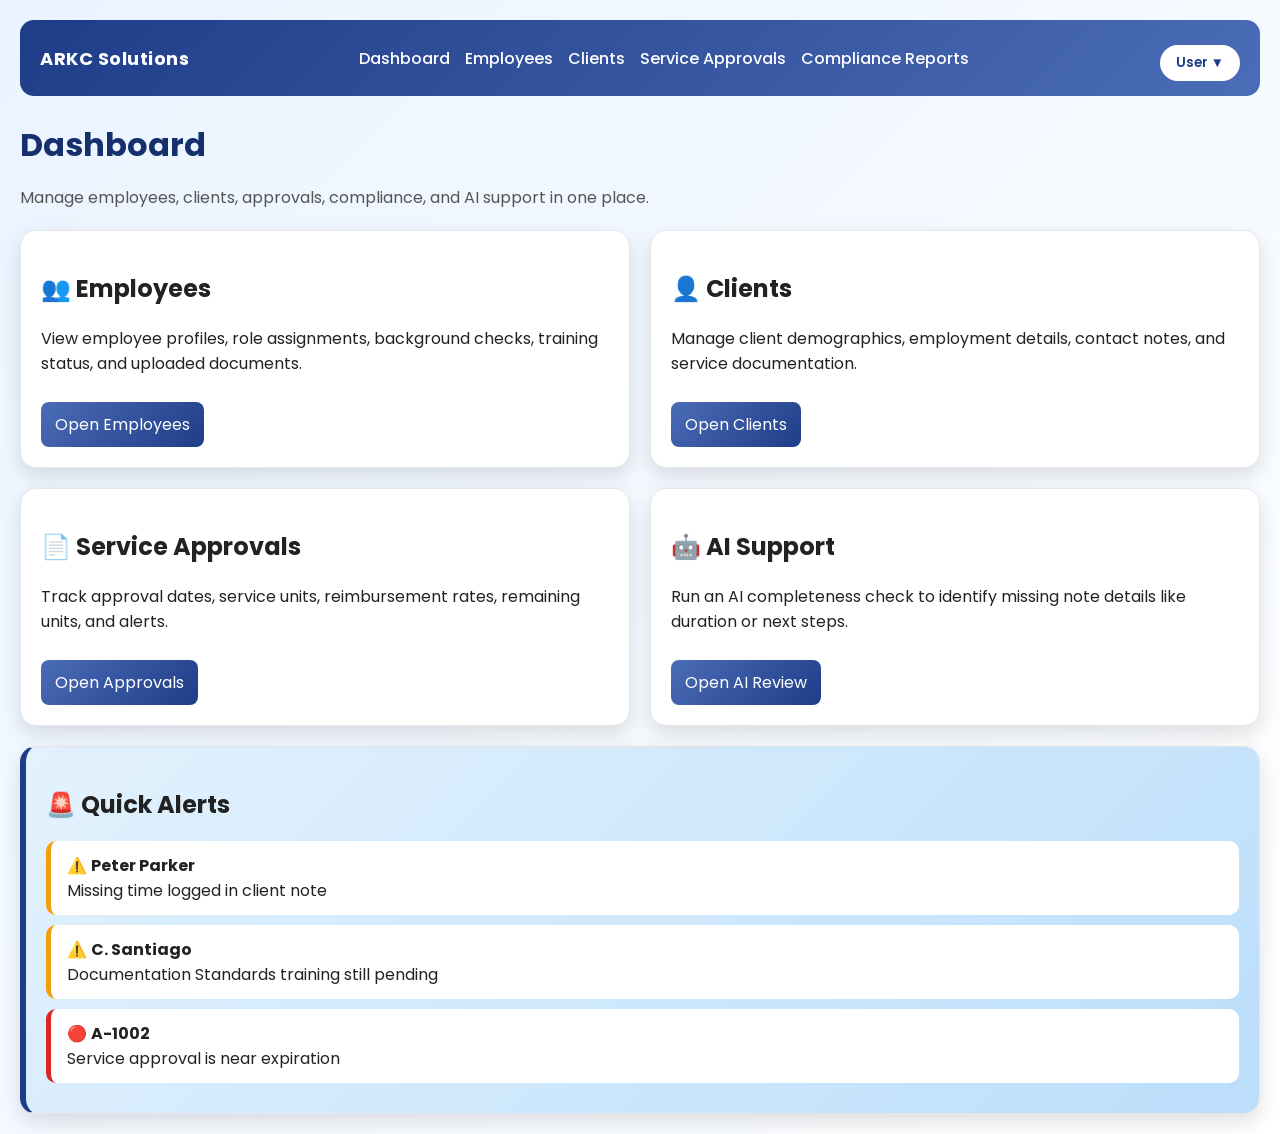
==== index.html @ 8777c8d3 "Capstone Project - Prototype Design" ====
<!DOCTYPE html>
<html lang="en">
<head>
  <meta charset="UTF-8">
  <title>Dashboard - ARKC Solutions</title>
  <link rel="stylesheet" href="style.css">
</head>
<body>

<div class="topbar">
  <strong class="logo">ARKC Solutions</strong>

  <div class="topnav">
    <a href="index.html">Dashboard</a>
    <a href="employees.html">Employees</a>
    <a href="clients.html">Clients</a>
    <a href="authorizations.html">Service Approvals</a>
    <a href="reports.html">Compliance Reports</a>
  </div>

  <div class="user-menu">
    <div class="dropdown">
      <button class="user-button" onclick="toggleDropdown()">
        <span id="userButtonName">User</span> ▼
      </button>

      <div id="dropdownMenu" class="dropdown-content">
        <a href="employees.html">Profile</a>
        <a href="#">Settings</a>
        <a href="#" onclick="logout()">Logout</a>
      </div>
    </div>
  </div>
</div>

  <h1 class="page-title">Dashboard</h1>
  <p class="subtitle">Manage employees, clients, approvals, compliance, and AI support in one place.</p>

  <div class="dashboard-grid">
    <div class="card">
      <h2>👥 Employees</h2>
      <p>View employee profiles, role assignments, background checks, training status, and uploaded documents.</p>
      <a class="button-link" href="employees.html">Open Employees</a>
    </div>

    <div class="card">
      <h2>👤 Clients</h2>
      <p>Manage client demographics, employment details, contact notes, and service documentation.</p>
      <a class="button-link" href="clients.html">Open Clients</a>
    </div>

    <div class="card">
      <h2>📄 Service Approvals</h2>
      <p>Track approval dates, service units, reimbursement rates, remaining units, and alerts.</p>
      <a class="button-link" href="authorizations.html">Open Approvals</a>
    </div>

    <div class="card">
      <h2>🤖 AI Support</h2>
      <p>Run an AI completeness check to identify missing note details like duration or next steps.</p>
      <a class="button-link" href="clients.html">Open AI Review</a>
    </div>
  </div>

  <div class="full-width alerts-box">
    <h2>🚨 Quick Alerts</h2>

    <div class="alert-item">
      ⚠️ <strong>Peter Parker</strong><br>
      Missing time logged in client note
    </div>

    <div class="alert-item">
      ⚠️ <strong>C. Santiago</strong><br>
      Documentation Standards training still pending
    </div>

    <div class="alert-item high">
      🔴 <strong>A-1002</strong><br>
      Service approval is near expiration
    </div>
  </div>

</body>
</html>
---- style.css ----
@import url('https://fonts.googleapis.com/css2?family=Poppins:wght@300;500;700&display=swap');

body {
  font-family: 'Poppins', sans-serif;
  margin: 0;
  padding: 20px;
  background: linear-gradient(135deg, #eaf4ff, #ffffff);
  color: #222;
}

.topbar {
  background: linear-gradient(135deg, #1f3c88, #4b6cb7);
  color: white;
  padding: 15px 20px;
  border-radius: 14px;
  margin-bottom: 25px;
  display: flex;
  justify-content: space-between;
  align-items: center;
  gap: 20px;
}

.logo {
  font-weight: 700;
  font-size: 18px;
  letter-spacing: 0.5px;
}

.topnav {
  display: flex;
  flex-wrap: wrap;
  gap: 15px;
}

.topnav a {
  color: white;
  text-decoration: none;
  font-weight: 500;
}

.topnav a:hover {
  text-decoration: underline;
}

.page-title {
  color: #16306d;
  margin-bottom: 6px;
}

.subtitle {
  color: #555;
  margin-bottom: 20px;
}

.box,
.card,
.full-width,
.client-card,
.employee-profile-card,
.employee-mini-card,
.employee-wide-card,
.employee-thin-card {
  background: white;
  padding: 20px;
  border-radius: 16px;
  box-shadow: 0 8px 20px rgba(0, 0, 0, 0.12);
  border: 1px solid #e5e7eb;
}

.full-width {
  margin-top: 20px;
}

.dashboard-grid {
  display: grid;
  grid-template-columns: 1fr 1fr;
  gap: 20px;
  margin-bottom: 20px;
}

.button-link,
button {
  display: inline-block;
  margin-top: 10px;
  background: linear-gradient(135deg, #4b6cb7, #1f3c88);
  color: white;
  border: none;
  padding: 10px 14px;
  border-radius: 8px;
  text-decoration: none;
  cursor: pointer;
  font-family: inherit;
}

.button-link:hover,
button:hover {
  opacity: 0.9;
}

a {
  color: #1f3c88;
}

ul {
  padding-left: 20px;
}

#clientSearch,
#employeeSearch {
  width: 100%;
  max-width: 420px;
  padding: 12px 14px;
  margin: 10px 0 15px 0;
  border: 1px solid #cbd5e1;
  border-radius: 10px;
  font-size: 16px;
  box-sizing: border-box;
}

#clientSearch:focus,
#employeeSearch:focus,
.login-box input:focus {
  outline: none;
  border-color: #1f3c88;
  box-shadow: 0 0 0 3px rgba(31, 60, 136, 0.15);
}

#searchResults,
#employeeResults {
  max-width: 700px;
  margin-top: 10px;
}

#searchResults ul,
#employeeResults ul {
  margin: 0;
}

.alerts-box {
  background: linear-gradient(135deg, #e3f2fd, #bbdefb);
  border-left: 6px solid #1f3c88;
}

.alert-item {
  background: white;
  padding: 12px 16px;
  border-radius: 10px;
  margin-bottom: 10px;
  border-left: 5px solid #f59e0b;
}

.alert-item.high {
  border-left: 5px solid #dc2626;
}

.compliance-table {
  width: 100%;
  border-collapse: collapse;
  margin-top: 10px;
  background: white;
  border-radius: 10px;
  overflow: hidden;
}

.compliance-table th,
.compliance-table td {
  padding: 14px;
  text-align: left;
  border-bottom: 1px solid #e5e7eb;
}

.compliance-table th {
  background: #1f3c88;
  color: white;
}

.compliance-table tr:hover {
  background: #f8fbff;
}

.metric {
  font-size: 32px;
  font-weight: bold;
  color: #1f3c88;
}

.metric.warning {
  color: #d97706;
}

.metric.danger {
  color: #b91c1c;
}

/* LOGIN PAGE */
.login-box {
  max-width: 400px;
  margin: 40px auto;
  background: white;
  padding: 25px;
  border-radius: 16px;
  box-shadow: 0 8px 20px rgba(0,0,0,0.12);
  display: flex;
  flex-direction: column;
  gap: 10px;
}

.login-box input {
  padding: 10px;
  border-radius: 8px;
  border: 1px solid #ccc;
  font-family: inherit;
}

.login-subtext {
  font-size: 14px;
  color: #555;
  margin-bottom: 10px;
  text-align: center;
}

.forgot-link {
  text-align: center;
  margin-top: 10px;
}

.forgot-link a {
  font-size: 14px;
  color: #1f3c88;
  text-decoration: none;
}

.forgot-link a:hover {
  text-decoration: underline;
}

.login-help {
  margin-top: 15px;
  padding: 12px;
  background: #f8fbff;
  border: 1px solid #dbe7f5;
  border-radius: 10px;
  font-size: 14px;
}

.login-help p {
  margin: 4px 0;
}

/* USER BUTTON */
.user-menu {
  margin-left: 20px;
}

.user-button {
  background: white;
  color: #1f3c88;
  border: none;
  padding: 8px 16px;
  border-radius: 999px;
  font-weight: 600;
  cursor: pointer;
}

.user-button:hover {
  opacity: 0.9;
}

/* EMPLOYEE PAGE LAYOUT */
.employee-layout {
  display: grid;
  grid-template-columns: 1.1fr 1fr 1fr;
  grid-template-areas:
    "profile screening training"
    "profile clients clients"
    "profile documents documents";
  gap: 20px;
  margin-top: 20px;
  align-items: stretch;
}

.employee-profile-card {
  grid-area: profile;
}

.employee-screening-card {
  grid-area: screening;
}

.employee-training-card {
  grid-area: training;
}

.employee-wide-card {
  grid-area: clients;
}

.employee-thin-card {
  grid-area: documents;
  padding: 16px 20px;
}

.upload-row {
  display: flex;
  gap: 12px;
  align-items: center;
  flex-wrap: wrap;
}

/* CLIENT PAGE LAYOUT */
.client-layout {
  display: grid;
  grid-template-columns: 1fr 1fr 1fr;
  gap: 20px;
  margin-top: 20px;
  align-items: stretch;
}

.client-card {
  min-height: 280px;
}

.client-card h2,
.employee-profile-card h2,
.employee-mini-card h2,
.employee-wide-card h2,
.employee-thin-card h2 {
  margin-top: 0;
  margin-bottom: 18px;
}

.client-card p,
.employee-profile-card p,
.employee-mini-card p {
  margin-bottom: 14px;
}

/* RESPONSIVE */
@media (max-width: 1100px) {
  .employee-layout,
  .client-layout,
  .dashboard-grid {
    grid-template-columns: 1fr;
  }

  .employee-layout {
    grid-template-areas:
      "profile"
      "screening"
      "training"
      "clients"
      "documents";
  }

  .topbar {
    flex-direction: column;
    align-items: flex-start;
  }

  .topnav {
    width: 100%;
  }
}
/* PROFILE DROPDOWN */

.dropdown {
  position: relative;
}

.dropdown-content {
  display: none;
  position: absolute;
  right: 0;
  background: white;
  min-width: 160px;
  border-radius: 10px;
  box-shadow: 0 8px 20px rgba(0,0,0,0.15);
  overflow: hidden;
  z-index: 1000;
}

.dropdown-content a {
  display: block;
  padding: 10px 15px;
  color: #1f3c88;
  text-decoration: none;
  font-weight: 500;
}

.dropdown-content a:hover {
  background: #f0f4ff;
}
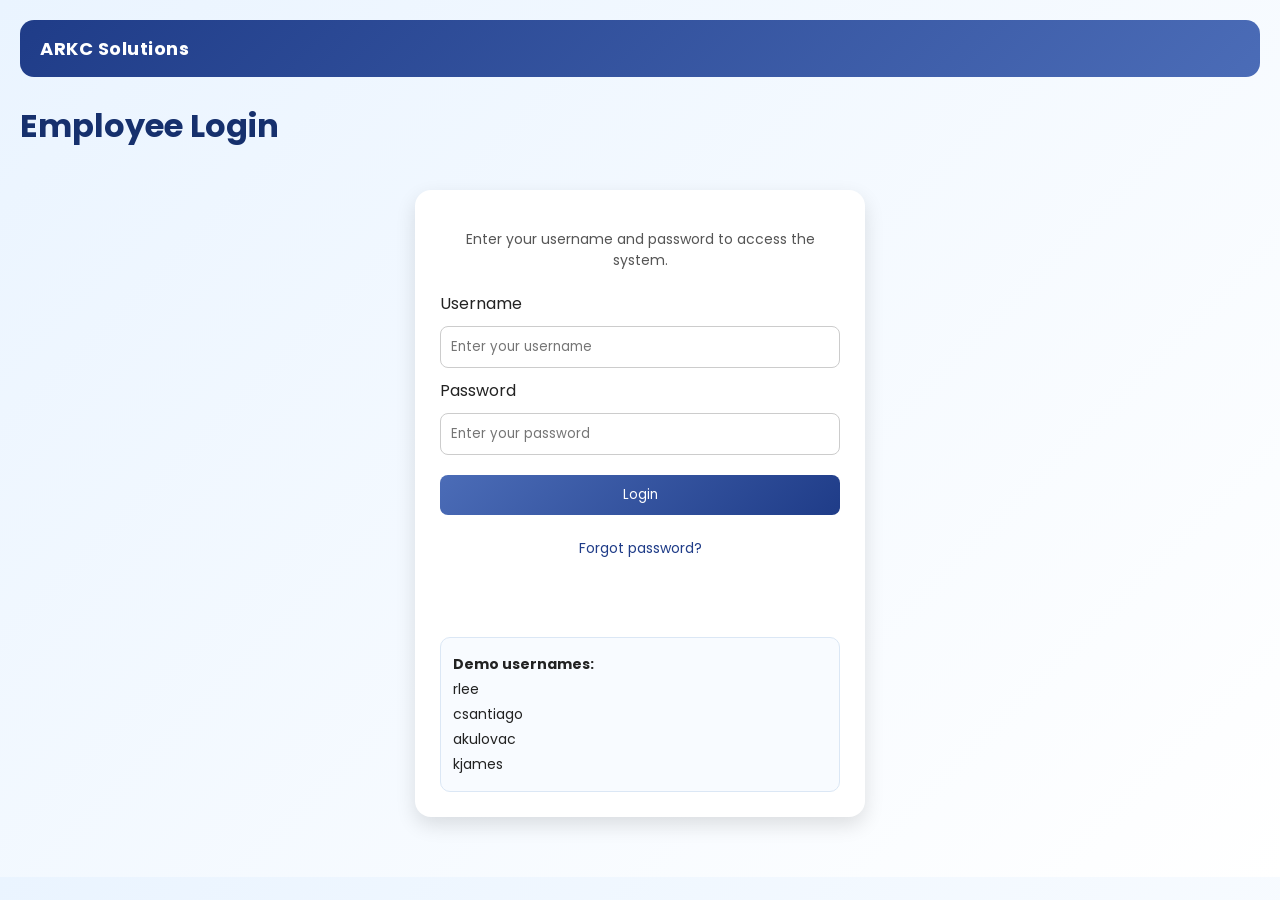
==== commit 4db6e9bd: "Capstone Prototype" ====
--- a/index.html
+++ b/index.html
@@ -2,84 +2,62 @@
 <html lang="en">
 <head>
   <meta charset="UTF-8">
-  <title>Dashboard - ARKC Solutions</title>
+  <title>Login - ARKC Solutions</title>
   <link rel="stylesheet" href="style.css">
 </head>
 <body>
 
 <div class="topbar">
   <strong class="logo">ARKC Solutions</strong>
+</div>
 
-  <div class="topnav">
-    <a href="index.html">Dashboard</a>
-    <a href="employees.html">Employees</a>
-    <a href="clients.html">Clients</a>
-    <a href="authorizations.html">Service Approvals</a>
-    <a href="reports.html">Compliance Reports</a>
-  </div>
+<h1 class="page-title">Employee Login</h1>
 
-  <div class="user-menu">
-    <div class="dropdown">
-      <button class="user-button" onclick="toggleDropdown()">
-        <span id="userButtonName">User</span> ▼
-      </button>
+<div class="login-box">
+  <p class="login-subtext">Enter your username and password to access the system.</p>
 
-      <div id="dropdownMenu" class="dropdown-content">
-        <a href="employees.html">Profile</a>
-        <a href="#">Settings</a>
-        <a href="#" onclick="logout()">Logout</a>
-      </div>
-    </div>
+  <label for="username">Username</label>
+  <input type="text" id="username" placeholder="Enter your username">
+
+  <label for="password">Password</label>
+  <input type="password" id="password" placeholder="Enter your password">
+
+  <button onclick="login()">Login</button>
+
+  <p class="forgot-link">
+    <a href="#" onclick="forgotPassword(); return false;">Forgot password?</a>
+  </p>
+
+  <p id="error" style="color:red; margin-top:10px;"></p>
+
+  <div class="login-help">
+    <p><strong>Demo usernames:</strong></p>
+    <p>rlee</p>
+    <p>csantiago</p>
+    <p>akulovac</p>
+    <p>kjames</p>
   </div>
 </div>
 
-  <h1 class="page-title">Dashboard</h1>
-  <p class="subtitle">Manage employees, clients, approvals, compliance, and AI support in one place.</p>
+<script>
+function login() {
+  const username = document.getElementById("username").value.trim().toLowerCase();
+  const password = document.getElementById("password").value.trim();
 
-  <div class="dashboard-grid">
-    <div class="card">
-      <h2>👥 Employees</h2>
-      <p>View employee profiles, role assignments, background checks, training status, and uploaded documents.</p>
-      <a class="button-link" href="employees.html">Open Employees</a>
-    </div>
+  const validUsers = ["rlee", "csantiago", "akulovac", "kjames"];
 
-    <div class="card">
-      <h2>👤 Clients</h2>
-      <p>Manage client demographics, employment details, contact notes, and service documentation.</p>
-      <a class="button-link" href="clients.html">Open Clients</a>
-    </div>
+  if (validUsers.includes(username) && password !== "") {
+    localStorage.setItem("loggedInUser", username);
+    window.location.href = "dashboard.html";
+  } else {
+    document.getElementById("error").textContent = "Enter a valid username and password.";
+  }
+}
 
-    <div class="card">
-      <h2>📄 Service Approvals</h2>
-      <p>Track approval dates, service units, reimbursement rates, remaining units, and alerts.</p>
-      <a class="button-link" href="authorizations.html">Open Approvals</a>
-    </div>
-
-    <div class="card">
-      <h2>🤖 AI Support</h2>
-      <p>Run an AI completeness check to identify missing note details like duration or next steps.</p>
-      <a class="button-link" href="clients.html">Open AI Review</a>
-    </div>
-  </div>
-
-  <div class="full-width alerts-box">
-    <h2>🚨 Quick Alerts</h2>
-
-    <div class="alert-item">
-      ⚠️ <strong>Peter Parker</strong><br>
-      Missing time logged in client note
-    </div>
-
-    <div class="alert-item">
-      ⚠️ <strong>C. Santiago</strong><br>
-      Documentation Standards training still pending
-    </div>
-
-    <div class="alert-item high">
-      🔴 <strong>A-1002</strong><br>
-      Service approval is near expiration
-    </div>
-  </div>
+function forgotPassword() {
+  alert("Password reset link sent to your account.");
+}
+</script>
 
 </body>
-</html>+</html>
